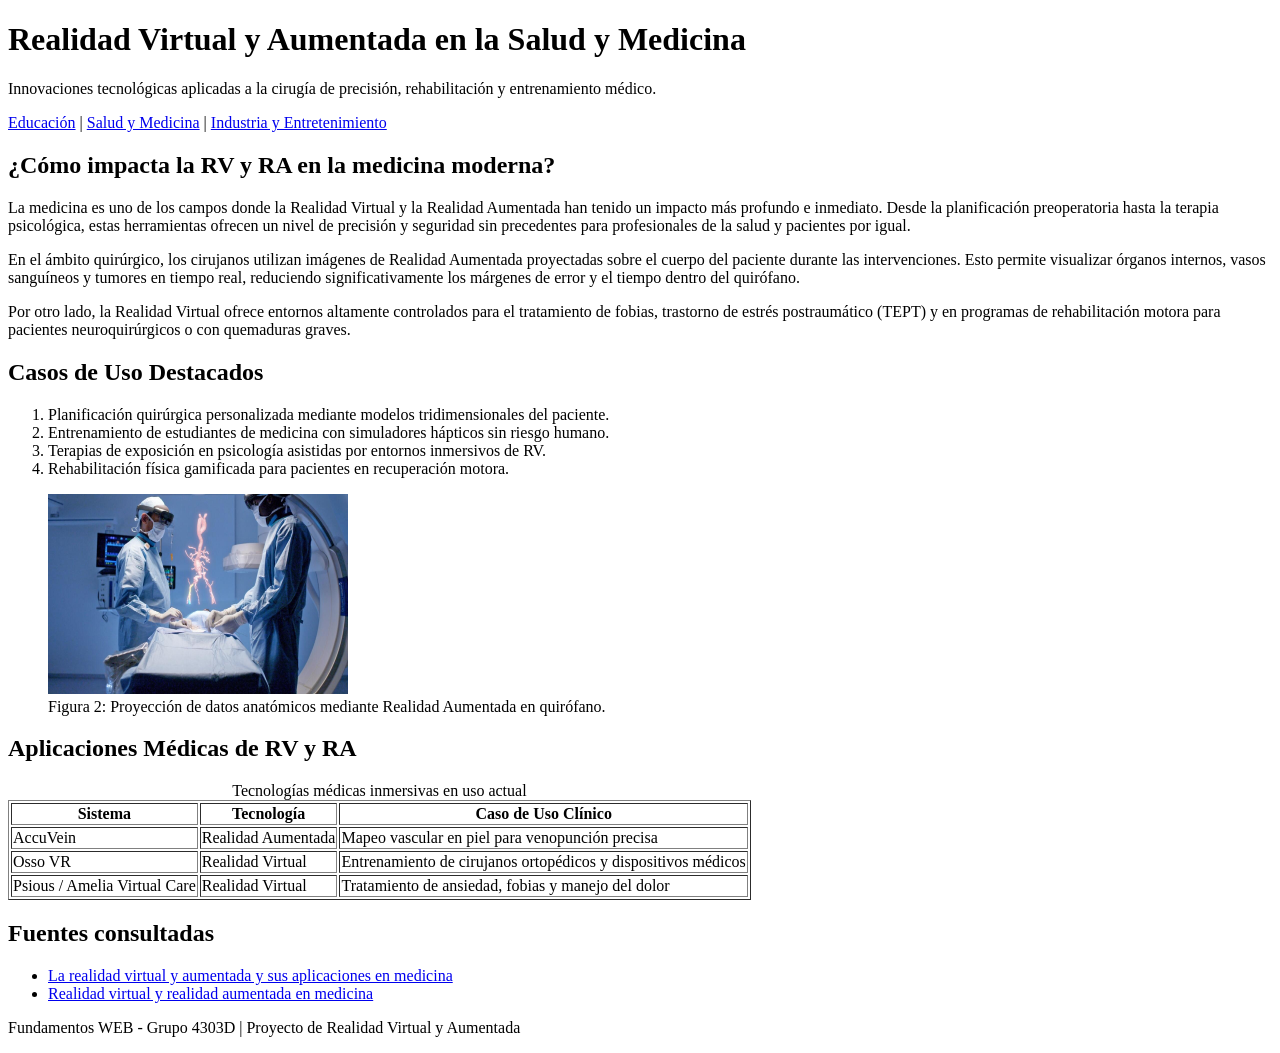
==== tema2.html @ 1d057e20 "first commit" ====
<!DOCTYPE html>
<html lang="es">
<head>
    <meta charset="UTF-8">
    <meta name="viewport" content="width=device-width, initial-scale=1.0">
    <title>Realidad Virtual y Aumentada en la Salud</title>
</head>
<body>

    <header>
        <h1>Realidad Virtual y Aumentada en la Salud y Medicina</h1>
        <p>Innovaciones tecnológicas aplicadas a la cirugía de precisión, rehabilitación y entrenamiento médico.</p>
    </header>

    <nav>
        <a href="index.html">Educación</a> |
        <a href="tema2.html">Salud y Medicina</a> |
        <a href="tema3.html">Industria y Entretenimiento</a>
    </nav>

    <main>
        <section>
            <h2>¿Cómo impacta la RV y RA en la medicina moderna?</h2>
            <p>La medicina es uno de los campos donde la Realidad Virtual y la Realidad Aumentada han tenido un impacto más profundo e inmediato. Desde la planificación preoperatoria hasta la terapia psicológica, estas herramientas ofrecen un nivel de precisión y seguridad sin precedentes para profesionales de la salud y pacientes por igual.</p>
            <p>En el ámbito quirúrgico, los cirujanos utilizan imágenes de Realidad Aumentada proyectadas sobre el cuerpo del paciente durante las intervenciones. Esto permite visualizar órganos internos, vasos sanguíneos y tumores en tiempo real, reduciendo significativamente los márgenes de error y el tiempo dentro del quirófano.</p>
            <p>Por otro lado, la Realidad Virtual ofrece entornos altamente controlados para el tratamiento de fobias, trastorno de estrés postraumático (TEPT) y en programas de rehabilitación motora para pacientes neuroquirúrgicos o con quemaduras graves.</p>
        </section>

        <section>
            <h2>Casos de Uso Destacados</h2>
            <ol>
                <li>Planificación quirúrgica personalizada mediante modelos tridimensionales del paciente.</li>
                <li>Entrenamiento de estudiantes de medicina con simuladores hápticos sin riesgo humano.</li>
                <li>Terapias de exposición en psicología asistidas por entornos inmersivos de RV.</li>
                <li>Rehabilitación física gamificada para pacientes en recuperación motora.</li>
            </ol>

            <figure>
                <img src="img/salud.jpg" width="300" height="200">
                <figcaption>Figura 2: Proyección de datos anatómicos mediante Realidad Aumentada en quirófano.</figcaption>
            </figure>
        </section>

        <section>
            <h2>Aplicaciones Médicas de RV y RA</h2>
            <table border="1">
                <caption>Tecnologías médicas inmersivas en uso actual</caption>
                <thead>
                    <tr>
                        <th>Sistema</th>
                        <th>Tecnología</th>
                        <th>Caso de Uso Clínico</th>
                    </tr>
                </thead>
                <tbody>
                    <tr>
                        <td>AccuVein</td>
                        <td>Realidad Aumentada</td>
                        <td>Mapeo vascular en piel para venopunción precisa</td>
                    </tr>
                    <tr>
                        <td>Osso VR</td>
                        <td>Realidad Virtual</td>
                        <td>Entrenamiento de cirujanos ortopédicos y dispositivos médicos</td>
                    </tr>
                    <tr>
                        <td>Psious / Amelia Virtual Care</td>
                        <td>Realidad Virtual</td>
                        <td>Tratamiento de ansiedad, fobias y manejo del dolor</td>
                    </tr>
                </tbody>
            </table>
        </section>

        <section>
            <h2>Fuentes consultadas</h2>
            <ul>
                <li><a href="https://www.obsbusiness.school/blog/la-realidad-virtual-y-aumentada-y-sus-aplicaciones-en-medicina" target="_blank">La realidad virtual y aumentada y sus aplicaciones en medicina</a></li>
                <li><a href="https://atencionprimaria.almirallmed.es/el-blog-de-almirallmed/realidad-virtual-y-realidad-aumentada-en-medicina/" target="_blank">Realidad virtual y realidad aumentada en medicina</a></li>
            </ul>
        </section>
    </main>

    <footer>
        <p>Fundamentos WEB - Grupo 4303D | Proyecto de Realidad Virtual y Aumentada</p>
    </footer>

</body>
</html>
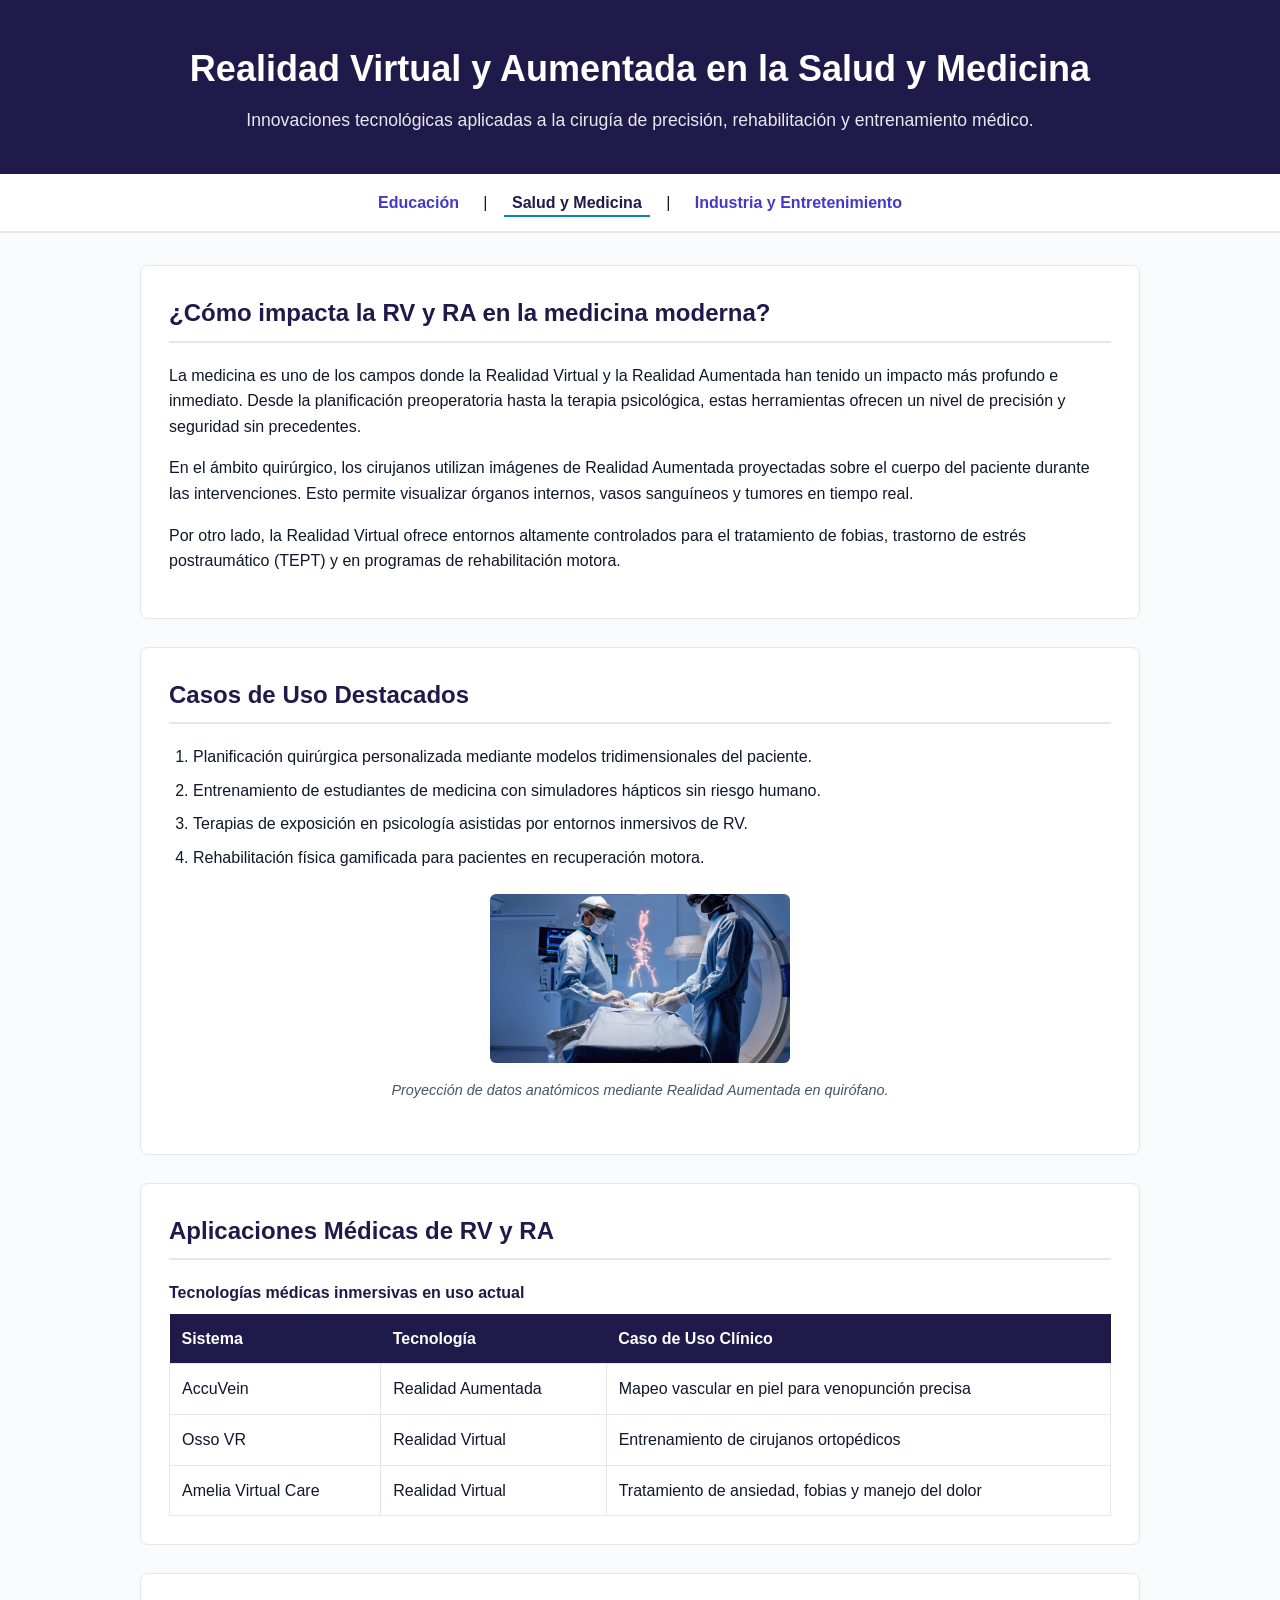
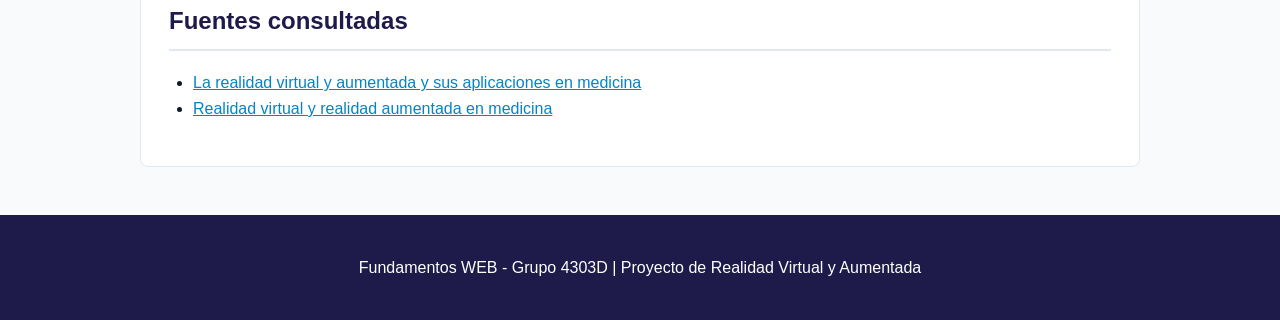
==== commit bb29820a: "first commit" ====
--- a/tema2.html
+++ b/tema2.html
@@ -4,84 +4,85 @@
     <meta charset="UTF-8">
     <meta name="viewport" content="width=device-width, initial-scale=1.0">
     <title>Realidad Virtual y Aumentada en la Salud</title>
+    <link rel="stylesheet" href="css/styles.css">
 </head>
 <body>
 
-    <header>
-        <h1>Realidad Virtual y Aumentada en la Salud y Medicina</h1>
-        <p>Innovaciones tecnológicas aplicadas a la cirugía de precisión, rehabilitación y entrenamiento médico.</p>
+    <header class="site-header">
+        <h1 class="site-header__title">Realidad Virtual y Aumentada en la Salud y Medicina</h1>
+        <p class="site-header__intro">Innovaciones tecnológicas aplicadas a la cirugía de precisión, rehabilitación y entrenamiento médico.</p>
     </header>
 
-    <nav>
-        <a href="index.html">Educación</a> |
-        <a href="tema2.html">Salud y Medicina</a> |
-        <a href="tema3.html">Industria y Entretenimiento</a>
+    <nav class="main-nav">
+        <a href="index.html" class="main-nav__link">Educación</a> |
+        <a href="tema2.html" class="main-nav__link main-nav__link--active">Salud y Medicina</a> |
+        <a href="tema3.html" class="main-nav__link">Industria y Entretenimiento</a>
     </nav>
 
-    <main>
-        <section>
-            <h2>¿Cómo impacta la RV y RA en la medicina moderna?</h2>
-            <p>La medicina es uno de los campos donde la Realidad Virtual y la Realidad Aumentada han tenido un impacto más profundo e inmediato. Desde la planificación preoperatoria hasta la terapia psicológica, estas herramientas ofrecen un nivel de precisión y seguridad sin precedentes para profesionales de la salud y pacientes por igual.</p>
-            <p>En el ámbito quirúrgico, los cirujanos utilizan imágenes de Realidad Aumentada proyectadas sobre el cuerpo del paciente durante las intervenciones. Esto permite visualizar órganos internos, vasos sanguíneos y tumores en tiempo real, reduciendo significativamente los márgenes de error y el tiempo dentro del quirófano.</p>
-            <p>Por otro lado, la Realidad Virtual ofrece entornos altamente controlados para el tratamiento de fobias, trastorno de estrés postraumático (TEPT) y en programas de rehabilitación motora para pacientes neuroquirúrgicos o con quemaduras graves.</p>
+    <main class="site-main">
+        <section class="topic-section">
+            <h2 class="topic-section__title">¿Cómo impacta la RV y RA en la medicina moderna?</h2>
+            <p>La medicina es uno de los campos donde la Realidad Virtual y la Realidad Aumentada han tenido un impacto más profundo e inmediato. Desde la planificación preoperatoria hasta la terapia psicológica, estas herramientas ofrecen un nivel de precisión y seguridad sin precedentes.</p>
+            <p>En el ámbito quirúrgico, los cirujanos utilizan imágenes de Realidad Aumentada proyectadas sobre el cuerpo del paciente durante las intervenciones. Esto permite visualizar órganos internos, vasos sanguíneos y tumores en tiempo real.</p>
+            <p>Por otro lado, la Realidad Virtual ofrece entornos altamente controlados para el tratamiento de fobias, trastorno de estrés postraumático (TEPT) y en programas de rehabilitación motora.</p>
         </section>
 
-        <section>
-            <h2>Casos de Uso Destacados</h2>
-            <ol>
-                <li>Planificación quirúrgica personalizada mediante modelos tridimensionales del paciente.</li>
-                <li>Entrenamiento de estudiantes de medicina con simuladores hápticos sin riesgo humano.</li>
-                <li>Terapias de exposición en psicología asistidas por entornos inmersivos de RV.</li>
-                <li>Rehabilitación física gamificada para pacientes en recuperación motora.</li>
+        <section class="topic-section">
+            <h2 class="topic-section__title">Casos de Uso Destacados</h2>
+            <ol class="topic-list">
+                <li class="topic-list__item">Planificación quirúrgica personalizada mediante modelos tridimensionales del paciente.</li>
+                <li class="topic-list__item">Entrenamiento de estudiantes de medicina con simuladores hápticos sin riesgo humano.</li>
+                <li class="topic-list__item">Terapias de exposición en psicología asistidas por entornos inmersivos de RV.</li>
+                <li class="topic-list__item">Rehabilitación física gamificada para pacientes en recuperación motora.</li>
             </ol>
 
-            <figure>
+            <figure class="topic-figure">
                 <img src="img/salud.jpg" width="300" height="200">
-                <figcaption>Figura 2: Proyección de datos anatómicos mediante Realidad Aumentada en quirófano.</figcaption>
+                <figcaption class="topic-figure__caption">Proyección de datos anatómicos mediante Realidad Aumentada en quirófano.</figcaption>
             </figure>
         </section>
 
-        <section>
-            <h2>Aplicaciones Médicas de RV y RA</h2>
-            <table border="1">
-                <caption>Tecnologías médicas inmersivas en uso actual</caption>
+        <section class="topic-section">
+            <h2 class="topic-section__title">Aplicaciones Médicas de RV y RA</h2>
+            <table class="topic-table">
+                <caption class="topic-table__caption">Tecnologías médicas inmersivas en uso actual</caption>
                 <thead>
                     <tr>
-                        <th>Sistema</th>
-                        <th>Tecnología</th>
-                        <th>Caso de Uso Clínico</th>
+                        <th class="topic-table__header">Sistema</th>
+                        <th class="topic-table__header">Tecnología</th>
+                        <th class="topic-table__header">Caso de Uso Clínico</th>
                     </tr>
                 </thead>
                 <tbody>
                     <tr>
-                        <td>AccuVein</td>
-                        <td>Realidad Aumentada</td>
-                        <td>Mapeo vascular en piel para venopunción precisa</td>
+                        <td class="topic-table__cell">AccuVein</td>
+                        <td class="topic-table__cell">Realidad Aumentada</td>
+                        <td class="topic-table__cell">Mapeo vascular en piel para venopunción precisa</td>
                     </tr>
                     <tr>
-                        <td>Osso VR</td>
-                        <td>Realidad Virtual</td>
-                        <td>Entrenamiento de cirujanos ortopédicos y dispositivos médicos</td>
+                        <td class="topic-table__cell">Osso VR</td>
+                        <td class="topic-table__cell">Realidad Virtual</td>
+                        <td class="topic-table__cell">Entrenamiento de cirujanos ortopédicos</td>
                     </tr>
                     <tr>
-                        <td>Psious / Amelia Virtual Care</td>
-                        <td>Realidad Virtual</td>
-                        <td>Tratamiento de ansiedad, fobias y manejo del dolor</td>
+                        <td class="topic-table__cell">Amelia Virtual Care</td>
+                        <td class="topic-table__cell">Realidad Virtual</td>
+                        <td class="topic-table__cell">Tratamiento de ansiedad, fobias y manejo del dolor</td>
                     </tr>
                 </tbody>
             </table>
         </section>
 
-        <section>
-            <h2>Fuentes consultadas</h2>
-            <ul>
+        <section class="topic-section">
+            <h2 class="topic-section__title">Fuentes consultadas</h2>
+            <ul class="topic-list">
                 <li><a href="https://www.obsbusiness.school/blog/la-realidad-virtual-y-aumentada-y-sus-aplicaciones-en-medicina" target="_blank">La realidad virtual y aumentada y sus aplicaciones en medicina</a></li>
                 <li><a href="https://atencionprimaria.almirallmed.es/el-blog-de-almirallmed/realidad-virtual-y-realidad-aumentada-en-medicina/" target="_blank">Realidad virtual y realidad aumentada en medicina</a></li>
             </ul>
         </section>
     </main>
 
-    <footer>
+    <footer class="site-footer">
         <p>Fundamentos WEB - Grupo 4303D | Proyecto de Realidad Virtual y Aumentada</p>
     </footer>
 
--- a/css/styles.css
+++ b/css/styles.css
@@ -0,0 +1,163 @@
+:root {
+    --color-primary: #1e1b4b;       /* Violeta índigo profundo (Contexto inmersivo/tecnológico) */
+    --color-secondary: #4338ca;     /* Azul violeta vibrante para elementos secundarios */
+    --color-accent: #0284c7;        /* Cian azulado para resaltados y acciones de alto contraste */
+    --color-bg: #f8fafc;            /* Gris azulado ultraclaro para fondos descansados */
+    --color-surface: #ffffff;       /* Blanco puro para tarjetas y superficies */
+    --color-text: #0f172a;          /* Azul grisáceo muy oscuro (Garantiza contraste WCAG AA 14:1) */
+    --color-border: #e2e8f0;        /* Gris claro para bordes de tablas y separadores */
+    --color-hover: #1d4ed8;         /* Azul para estados hover/focus */
+}
+
+
+* {
+    box-sizing: border-box;
+}
+
+body {
+    margin: 0;
+    font-family: Arial, Helvetica, sans-serif;
+    line-height: 1.6;
+    background-color: var(--color-bg);
+    color: var(--color-text);
+}
+
+img {
+    max-width: 100%;
+    height: auto;
+    border-radius: 0.375rem;
+}
+
+
+.site-header {
+    background-color: var(--color-primary);
+    color: #ffffff;
+    padding: 2.5rem 1.5rem;
+    text-align: center;
+}
+
+.site-header__title {
+    margin: 0 0 0.5rem 0;
+    font-size: 2.25rem;
+}
+
+.site-header__intro {
+    margin: 0;
+    font-size: 1.1rem;
+    opacity: 0.9;
+}
+
+
+.main-nav {
+    background-color: var(--color-surface);
+    padding: 1rem;
+    text-align: center;
+    border-bottom: 2px solid var(--color-border);
+}
+
+.main-nav__link {
+    color: var(--color-secondary);
+    text-decoration: none;
+    font-weight: bold;
+    margin: 0 0.75rem;
+    padding: 0.25rem 0.5rem;
+    transition: color 0.2s ease;
+}
+
+.main-nav__link:hover,
+.main-nav__link:focus {
+    color: var(--color-hover);
+    text-decoration: underline;
+}
+
+.main-nav__link--active {
+    color: var(--color-primary);
+    border-bottom: 2px solid var(--color-accent);
+}
+
+
+.site-main {
+    width: min(1000px, 92%);
+    margin: 2rem auto;
+}
+
+.topic-section {
+    background-color: var(--color-surface);
+    padding: 1.75rem;
+    margin-bottom: 1.75rem;
+    border-radius: 0.5rem;
+    border: 1px solid var(--color-border);
+}
+
+.topic-section__title {
+    color: var(--color-primary);
+    margin-top: 0;
+    border-bottom: 2px solid var(--color-border);
+    padding-bottom: 0.5rem;
+}
+
+
+.topic-list {
+    padding-left: 1.5rem;
+}
+
+.topic-list__item {
+    margin-bottom: 0.5rem;
+}
+
+
+.topic-table {
+    width: 100%;
+    border-collapse: collapse;
+    margin-top: 1rem;
+}
+
+.topic-table__caption {
+    font-weight: bold;
+    margin-bottom: 0.5rem;
+    text-align: left;
+    color: var(--color-primary);
+}
+
+.topic-table__header {
+    background-color: var(--color-primary);
+    color: #ffffff;
+    padding: 0.75rem;
+    text-align: left;
+}
+
+.topic-table__cell {
+    border: 1px solid var(--color-border);
+    padding: 0.75rem;
+}
+
+
+.topic-figure {
+    margin: 1.5rem 0;
+    text-align: center;
+}
+
+.topic-figure__caption {
+    font-size: 0.9rem;
+    color: #475569;
+    margin-top: 0.5rem;
+    font-style: italic;
+}
+
+
+a {
+    color: var(--color-accent);
+}
+
+a:hover {
+    color: var(--color-hover);
+}
+
+
+.site-footer {
+    background-color: var(--color-primary);
+    color: #ffffff;
+    text-align: center;
+    padding: 1.5rem;
+    margin-top: 3rem;
+}
